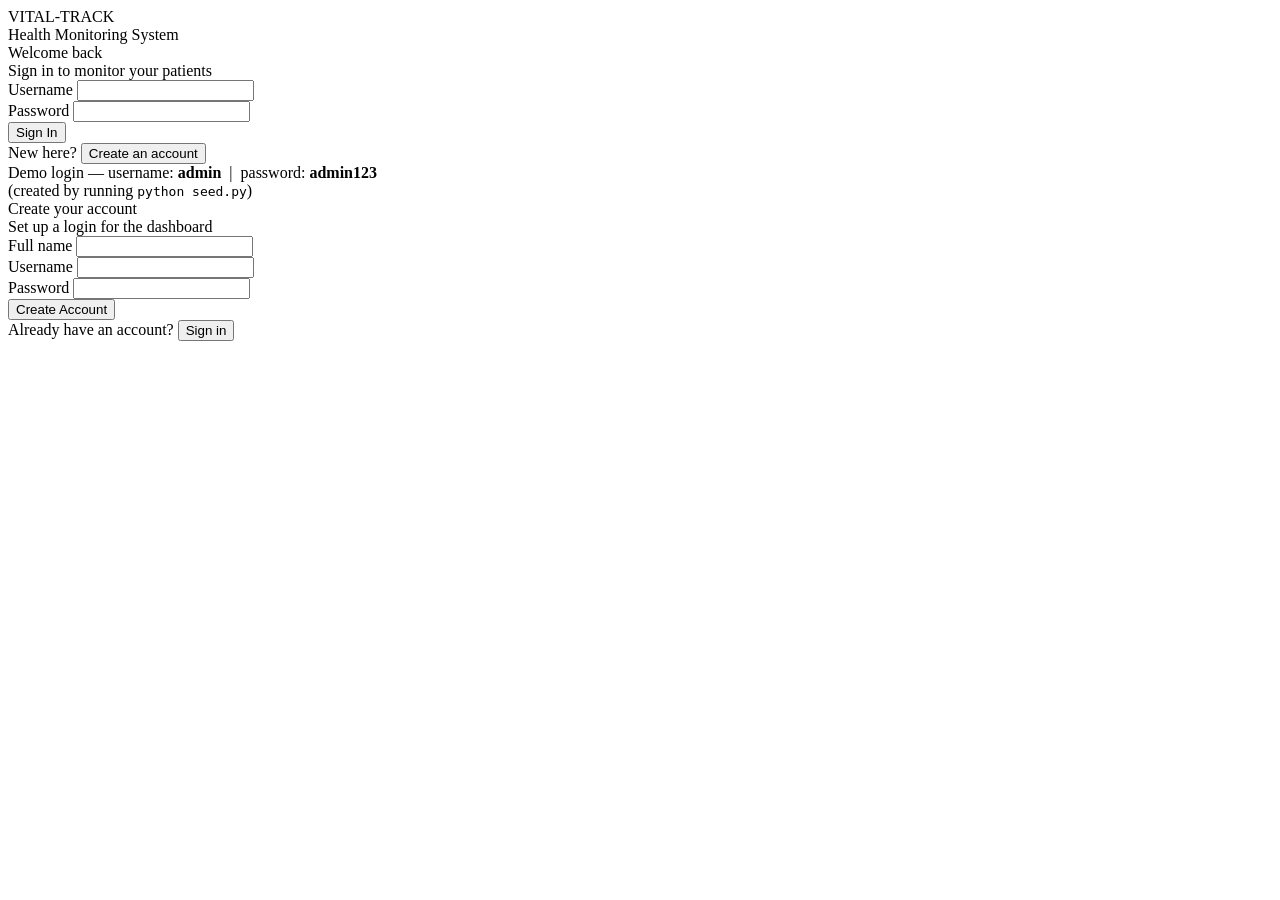
==== dashboard/index.html @ fff52a6a "Added index file" ====
<!DOCTYPE html>
<html lang="en">
<head>
<meta charset="UTF-8" />
<meta name="viewport" content="width=device-width, initial-scale=1.0" />
<title>VitalTrack - Sign In</title>
<link rel="preconnect" href="https://fonts.googleapis.com">
<link href="https://fonts.googleapis.com/css2?family=Inter:wght@400;500;600;700;800&display=swap" rel="stylesheet">
<link rel="stylesheet" href="css/style.css" />
</head>
<body>

<div class="auth-shell">
  <div class="auth-card">
    <div class="auth-brand">
      <div class="brand-mark" id="brandMark"></div>
      <div class="brand-text">
        <div class="brand-name"><span class="accent-green">VITAL</span>-TRACK</div>
        <div class="brand-tag">Health Monitoring System</div>
      </div>
    </div>

    <div id="loginPane">
      <div class="auth-title">Welcome back</div>
      <div class="auth-sub">Sign in to monitor your patients</div>

      <div id="loginError" class="auth-error hidden"></div>

      <form id="loginForm">
        <div class="form-row">
          <label for="loginUsername">Username</label>
          <input type="text" id="loginUsername" autocomplete="username" required />
        </div>
        <div class="form-row">
          <label for="loginPassword">Password</label>
          <input type="password" id="loginPassword" autocomplete="current-password" required />
        </div>
        <button type="submit" class="btn" id="loginBtn">Sign In</button>
      </form>

      <div class="auth-switch">
        New here? <button type="button" id="showRegister">Create an account</button>
      </div>

      <div class="auth-demo">Demo login &mdash; username: <strong>admin</strong> &nbsp;|&nbsp; password: <strong>admin123</strong><br/>(created by running <code>python seed.py</code>)</div>
    </div>

    <div id="registerPane" class="hidden">
      <div class="auth-title">Create your account</div>
      <div class="auth-sub">Set up a login for the dashboard</div>

      <div id="registerError" class="auth-error hidden"></div>

      <form id="registerForm">
        <div class="form-row">
          <label for="regName">Full name</label>
          <input type="text" id="regName" required />
        </div>
        <div class="form-row">
          <label for="regUsername">Username</label>
          <input type="text" id="regUsername" required />
        </div>
        <div class="form-row">
          <label for="regPassword">Password</label>
          <input type="password" id="regPassword" minlength="6" required />
        </div>
        <button type="submit" class="btn" id="registerBtn">Create Account</button>
      </form>

      <div class="auth-switch">
        Already have an account? <button type="button" id="showLogin">Sign in</button>
      </div>
    </div>
  </div>
</div>

<script src="js/icons.js"></script>
<script src="js/api.js"></script>
<script src="js/auth.js"></script>
</body>
</html>
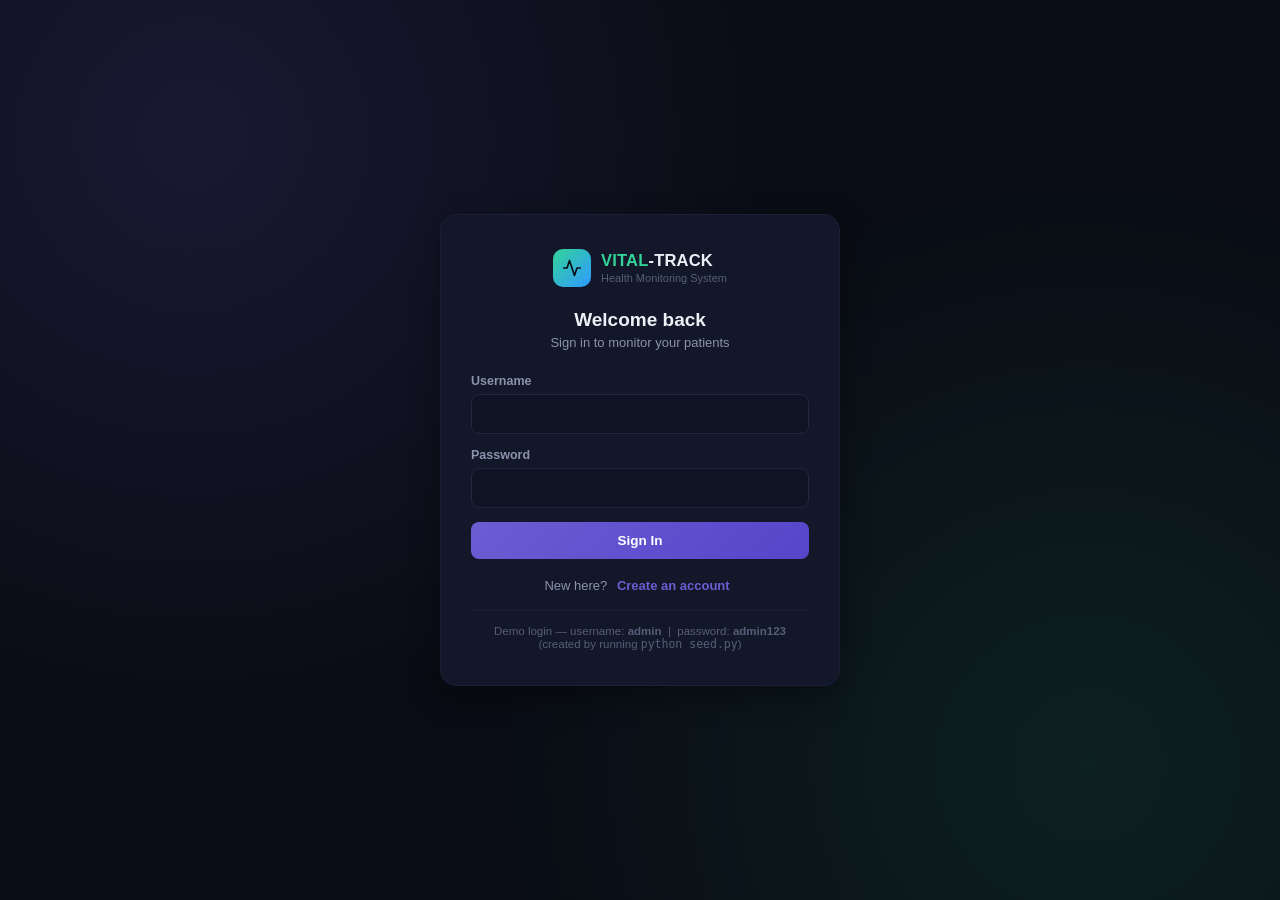
==== commit 02209297: "Updated index file" ====
--- a/dashboard/index.html
+++ b/dashboard/index.html
@@ -4,8 +4,6 @@
 <meta charset="UTF-8" />
 <meta name="viewport" content="width=device-width, initial-scale=1.0" />
 <title>VitalTrack - Sign In</title>
-<link rel="preconnect" href="https://fonts.googleapis.com">
-<link href="https://fonts.googleapis.com/css2?family=Inter:wght@400;500;600;700;800&display=swap" rel="stylesheet">
 <link rel="stylesheet" href="css/style.css" />
 </head>
 <body>
--- a/dashboard/css/style.css
+++ b/dashboard/css/style.css
@@ -0,0 +1,466 @@
+/* 
+   VitalTrack Dashboard - shared styles
+*/
+
+:root {
+  --bg: #090c14;
+  --bg-sidebar: #0c0f1b;
+  --bg-card: #121729;
+  --bg-card-soft: #0f1424;
+  --bg-hover: #171d33;
+  --border: #212840;
+  --border-soft: #1a2036;
+
+  --text-primary: #edeff7;
+  --text-secondary: #8b93ac;
+  --text-muted: #565f78;
+
+  --accent: #6c5dd3;
+  --accent-strong: #5645c9;
+  --accent-soft: rgba(108, 93, 211, 0.16);
+
+  --red: #f0546a;
+  --red-soft: rgba(240, 84, 106, 0.14);
+  --blue: #2e9bff;
+  --blue-soft: rgba(46, 155, 255, 0.14);
+  --green: #34d399;
+  --green-soft: rgba(52, 211, 153, 0.14);
+  --purple: #b084f5;
+  --purple-soft: rgba(176, 132, 245, 0.14);
+  --amber: #f5a623;
+  --amber-soft: rgba(245, 166, 35, 0.14);
+
+  --radius-lg: 16px;
+  --radius-md: 12px;
+  --radius-sm: 8px;
+  --shadow-card: 0 10px 30px rgba(0, 0, 0, 0.35);
+  --sidebar-w: 264px;
+  --font: 'Inter', -apple-system, BlinkMacSystemFont, 'Segoe UI', Roboto, sans-serif;
+}
+
+* { box-sizing: border-box; }
+
+html, body {
+  margin: 0;
+  padding: 0;
+  background: var(--bg);
+  color: var(--text-primary);
+  font-family: var(--font);
+  -webkit-font-smoothing: antialiased;
+}
+
+a { color: inherit; text-decoration: none; }
+button { font-family: var(--font); cursor: pointer; }
+ul { list-style: none; margin: 0; padding: 0; }
+::selection { background: var(--accent-soft); }
+
+/* Focus visibility for keyboard users */
+a:focus-visible, button:focus-visible, input:focus-visible, select:focus-visible {
+  outline: 2px solid var(--accent);
+  outline-offset: 2px;
+}
+
+@media (prefers-reduced-motion: reduce) {
+  * { animation-duration: 0.001ms !important; transition-duration: 0.001ms !important; }
+}
+
+/* Layout  */
+
+.app-shell {
+  display: flex;
+  min-height: 100vh;
+}
+
+.sidebar {
+  width: var(--sidebar-w);
+  flex-shrink: 0;
+  background: var(--bg-sidebar);
+  border-right: 1px solid var(--border-soft);
+  display: flex;
+  flex-direction: column;
+  padding: 22px 16px;
+  position: sticky;
+  top: 0;
+  height: 100vh;
+}
+
+.brand {
+  display: flex;
+  align-items: center;
+  gap: 10px;
+  padding: 4px 8px 22px 8px;
+}
+
+.brand-mark {
+  width: 38px;
+  height: 38px;
+  border-radius: 10px;
+  background: linear-gradient(135deg, var(--green), var(--blue));
+  display: flex;
+  align-items: center;
+  justify-content: center;
+  flex-shrink: 0;
+}
+
+.brand-mark svg { width: 20px; height: 20px; }
+
+.brand-text { line-height: 1.15; }
+.brand-text .brand-name { font-weight: 800; font-size: 16.5px; letter-spacing: 0.2px; }
+.brand-text .brand-name span.accent-green { color: var(--green); }
+.brand-text .brand-tag { font-size: 11px; color: var(--text-muted); margin-top: 2px; }
+
+.nav-group { flex: 1; overflow-y: auto; }
+
+.nav-link {
+  display: flex;
+  align-items: center;
+  gap: 12px;
+  padding: 11px 14px;
+  border-radius: var(--radius-sm);
+  color: var(--text-secondary);
+  font-size: 14px;
+  font-weight: 500;
+  margin-bottom: 3px;
+  transition: background 0.15s ease, color 0.15s ease;
+}
+
+.nav-link svg { width: 18px; height: 18px; flex-shrink: 0; }
+
+.nav-link:hover { background: var(--bg-hover); color: var(--text-primary); }
+
+.nav-link.active {
+  background: linear-gradient(135deg, var(--accent), var(--accent-strong));
+  color: #fff;
+  box-shadow: 0 6px 16px rgba(108, 93, 211, 0.35);
+}
+
+.nav-link .badge-count {
+  margin-left: auto;
+  background: var(--red);
+  color: #fff;
+  font-size: 11px;
+  font-weight: 700;
+  padding: 1px 7px;
+  border-radius: 999px;
+}
+
+.nav-link.disabled {
+  opacity: 0.45;
+  cursor: default;
+}
+.nav-link.disabled:hover { background: none; color: var(--text-secondary); }
+.nav-link .soon-tag {
+  margin-left: auto;
+  font-size: 9.5px;
+  text-transform: uppercase;
+  letter-spacing: 0.4px;
+  color: var(--text-muted);
+  border: 1px solid var(--border);
+  padding: 2px 6px;
+  border-radius: 999px;
+}
+
+.sidebar-footer { margin-top: 12px; }
+
+.patient-card {
+  background: var(--bg-card);
+  border: 1px solid var(--border-soft);
+  border-radius: var(--radius-md);
+  padding: 12px;
+  display: flex;
+  align-items: center;
+  gap: 10px;
+  margin-bottom: 8px;
+}
+
+.avatar {
+  width: 36px;
+  height: 36px;
+  border-radius: 50%;
+  background: var(--accent-soft);
+  color: var(--accent);
+  display: flex;
+  align-items: center;
+  justify-content: center;
+  font-weight: 700;
+  font-size: 13px;
+  flex-shrink: 0;
+}
+
+.patient-card .who { min-width: 0; }
+.patient-card .who .name { font-size: 13.5px; font-weight: 600; white-space: nowrap; overflow: hidden; text-overflow: ellipsis; }
+.patient-card .who .meta { font-size: 11.5px; color: var(--text-muted); margin-top: 1px; }
+
+.conn-dot-row { display: flex; align-items: center; gap: 6px; font-size: 11.5px; color: var(--text-secondary); padding: 2px 4px 10px; }
+.dot { width: 7px; height: 7px; border-radius: 50%; background: var(--text-muted); flex-shrink: 0; }
+.dot.online { background: var(--green); box-shadow: 0 0 0 3px var(--green-soft); }
+.dot.offline { background: var(--red); box-shadow: 0 0 0 3px var(--red-soft); }
+
+.logout-link {
+  display: flex; align-items: center; gap: 10px;
+  padding: 10px 14px; font-size: 14px; color: var(--text-secondary); font-weight: 500;
+  border-radius: var(--radius-sm);
+}
+.logout-link:hover { background: var(--bg-hover); color: var(--red); }
+.logout-link svg { width: 18px; height: 18px; }
+
+/* Main column */
+
+.main {
+  flex: 1;
+  min-width: 0;
+  display: flex;
+  flex-direction: column;
+}
+
+.topbar {
+  display: flex;
+  align-items: center;
+  justify-content: space-between;
+  gap: 16px;
+  padding: 18px 28px;
+  border-bottom: 1px solid var(--border-soft);
+  flex-wrap: wrap;
+}
+
+.topbar-left { display: flex; align-items: center; gap: 14px; min-width: 0; }
+.hamburger { width: 22px; height: 22px; color: var(--text-secondary); flex-shrink: 0; }
+.page-title { font-size: 21px; font-weight: 700; }
+.page-subtitle { font-size: 13px; color: var(--text-secondary); margin-top: 2px; }
+
+.topbar-right { display: flex; align-items: center; gap: 18px; flex-wrap: wrap; }
+
+.patient-select {
+  background: var(--bg-card);
+  border: 1px solid var(--border);
+  color: var(--text-primary);
+  padding: 8px 12px;
+  border-radius: var(--radius-sm);
+  font-size: 13px;
+  font-family: var(--font);
+}
+
+.topbar-stat { display: flex; align-items: center; gap: 7px; font-size: 13px; color: var(--text-secondary); }
+.topbar-stat svg { width: 16px; height: 16px; }
+
+.admin-chip { display: flex; align-items: center; gap: 8px; padding: 6px 10px 6px 6px; border-radius: 999px; background: var(--bg-card); border: 1px solid var(--border); position: relative; }
+.admin-chip .avatar { width: 28px; height: 28px; font-size: 11px; }
+.admin-chip .name { font-size: 13px; font-weight: 600; }
+.admin-chip button { background: none; border: none; color: var(--text-secondary); display: flex; }
+
+.content { padding: 22px 28px 40px; }
+
+/* Alert banner */
+
+.alert-banner {
+  display: flex;
+  align-items: center;
+  gap: 12px;
+  background: linear-gradient(90deg, rgba(240, 84, 106, 0.16), rgba(240, 84, 106, 0.05));
+  border: 1px solid rgba(240, 84, 106, 0.35);
+  color: #ffb9c4;
+  border-radius: var(--radius-md);
+  padding: 13px 16px;
+  margin-bottom: 20px;
+  font-size: 14px;
+}
+.alert-banner svg { width: 19px; height: 19px; color: var(--red); flex-shrink: 0; }
+.alert-banner strong { color: #fff; font-weight: 700; }
+.alert-banner .spacer { flex: 1; }
+.alert-banner .view-btn {
+  background: var(--red); color: #fff; border: none; padding: 7px 14px;
+  border-radius: var(--radius-sm); font-size: 12.5px; font-weight: 600;
+}
+
+/* Grid & cards */
+
+.grid-4 { display: grid; grid-template-columns: repeat(4, 1fr); gap: 18px; margin-bottom: 18px; }
+.grid-2-wide { display: grid; grid-template-columns: 1.4fr 1fr; gap: 18px; margin-bottom: 18px; }
+.grid-3 { display: grid; grid-template-columns: repeat(3, 1fr); gap: 18px; }
+
+.card {
+  background: var(--bg-card);
+  border: 1px solid var(--border-soft);
+  border-radius: var(--radius-lg);
+  padding: 18px;
+  box-shadow: var(--shadow-card);
+}
+
+.stat-card .stat-head { display: flex; align-items: center; gap: 10px; margin-bottom: 14px; }
+.stat-icon { width: 42px; height: 42px; border-radius: 11px; display: flex; align-items: center; justify-content: center; flex-shrink: 0; }
+.stat-icon svg { width: 21px; height: 21px; }
+.stat-label { font-size: 11.5px; letter-spacing: 0.6px; color: var(--text-secondary); font-weight: 700; text-transform: uppercase; }
+
+.stat-value { display: flex; align-items: baseline; gap: 6px; margin-bottom: 4px; }
+.stat-value .num { font-size: 32px; font-weight: 800; line-height: 1; }
+.stat-value .unit { font-size: 13px; color: var(--text-secondary); font-weight: 600; }
+
+.stat-range { font-size: 11.5px; color: var(--text-muted); margin-bottom: 10px; }
+.stat-spark { height: 42px; width: 100%; }
+
+.stat-card.hr .num { color: var(--red); }
+.stat-card.spo2 .num { color: var(--blue); }
+.stat-card.temp .num { color: var(--green); }
+.stat-card.ecg .num { color: var(--purple); font-size: 22px; }
+
+.stat-icon.hr { background: var(--red-soft); color: var(--red); }
+.stat-icon.spo2 { background: var(--blue-soft); color: var(--blue); }
+.stat-icon.temp { background: var(--green-soft); color: var(--green); }
+.stat-icon.ecg { background: var(--purple-soft); color: var(--purple); }
+
+.card-head { display: flex; align-items: center; justify-content: space-between; margin-bottom: 14px; gap: 10px; flex-wrap: wrap; }
+.card-title { display: flex; align-items: center; gap: 9px; font-size: 14.5px; font-weight: 700; }
+.card-title svg { width: 17px; height: 17px; color: var(--text-secondary); }
+.card-sub { font-size: 12px; color: var(--text-muted); }
+
+.live-chip { display: flex; align-items: center; gap: 6px; font-size: 12px; color: var(--green); font-weight: 600; }
+.live-chip .pulse-dot { width: 7px; height: 7px; border-radius: 50%; background: var(--green); animation: pulse 1.4s infinite; }
+@keyframes pulse { 0%,100% { box-shadow: 0 0 0 0 rgba(52,211,153,0.5);} 70% { box-shadow: 0 0 0 6px rgba(52,211,153,0);} }
+
+.legend-row { display: flex; gap: 16px; font-size: 12px; color: var(--text-secondary); }
+.legend-row .dot-sq { width: 9px; height: 9px; border-radius: 2px; display: inline-block; margin-right: 5px; }
+
+.chart-box { height: 230px; position: relative; }
+
+.select-mini {
+  background: var(--bg-card-soft); border: 1px solid var(--border); color: var(--text-secondary);
+  font-size: 12px; padding: 6px 10px; border-radius: var(--radius-sm); font-family: var(--font);
+}
+
+/* Lists / tables */
+
+.reading-row, .alert-row, .device-row {
+  display: flex; align-items: center; gap: 12px;
+  padding: 11px 0;
+  border-bottom: 1px solid var(--border-soft);
+}
+.reading-row:last-child, .alert-row:last-child, .device-row:last-child { border-bottom: none; padding-bottom: 0; }
+
+.row-icon { width: 34px; height: 34px; border-radius: 9px; display: flex; align-items: center; justify-content: center; flex-shrink: 0; }
+.row-icon svg { width: 16px; height: 16px; }
+
+.reading-row .label { font-size: 13.5px; font-weight: 600; }
+.reading-row .value-col { margin-left: auto; text-align: right; display: flex; align-items: center; gap: 10px; }
+.reading-row .value { font-size: 14.5px; font-weight: 700; }
+
+.badge { font-size: 11px; font-weight: 700; padding: 3px 9px; border-radius: 999px; white-space: nowrap; }
+.badge.normal { background: var(--green-soft); color: var(--green); }
+.badge.warning { background: var(--amber-soft); color: var(--amber); }
+.badge.critical, .badge.high, .badge.low { background: var(--red-soft); color: var(--red); }
+
+.alert-row .txt { min-width: 0; }
+.alert-row .txt .t { font-size: 13.5px; font-weight: 600; }
+.alert-row .txt .m { font-size: 12px; color: var(--text-secondary); margin-top: 1px; }
+.alert-row .time { margin-left: auto; font-size: 11.5px; color: var(--text-muted); white-space: nowrap; }
+
+.device-row .label { font-size: 13px; color: var(--text-secondary); }
+.device-row .value-col { margin-left: auto; display: flex; align-items: center; gap: 8px; font-size: 13.5px; font-weight: 600; }
+.device-row .value-col svg { width: 16px; height: 16px; color: var(--text-secondary); }
+
+.last-updated { font-size: 11.5px; color: var(--text-muted); margin-top: 12px; }
+
+.link-btn { font-size: 12.5px; font-weight: 600; color: var(--accent); }
+
+.btn {
+  background: linear-gradient(135deg, var(--accent), var(--accent-strong));
+  color: #fff; border: none; padding: 11px 16px; border-radius: var(--radius-sm);
+  font-size: 13.5px; font-weight: 700; display: flex; align-items: center; justify-content: center; gap: 8px;
+  width: 100%; transition: opacity 0.15s ease;
+}
+.btn:hover { opacity: 0.92; }
+.btn.btn-danger { background: linear-gradient(135deg, var(--red), #c73b52); }
+.btn.btn-outline { background: transparent; border: 1px solid var(--border); color: var(--text-secondary); }
+.btn.btn-sm { width: auto; padding: 8px 14px; font-size: 12.5px; }
+.btn svg { width: 16px; height: 16px; }
+.btn:disabled { opacity: 0.55; cursor: not-allowed; }
+
+.footer-note { text-align: center; color: var(--text-muted); font-size: 12px; padding: 26px 0 6px; }
+
+/* Empty / loading states */
+
+.empty-state { text-align: center; padding: 26px 10px; color: var(--text-muted); font-size: 13px; }
+.skeleton { background: linear-gradient(90deg, var(--bg-card-soft) 25%, var(--bg-hover) 37%, var(--bg-card-soft) 63%); background-size: 400% 100%; animation: shimmer 1.4s ease infinite; border-radius: var(--radius-sm); }
+@keyframes shimmer { 0% { background-position: 100% 50%; } 100% { background-position: 0 50%; } }
+
+.toast {
+  position: fixed; bottom: 22px; right: 22px; background: var(--bg-card); border: 1px solid var(--border);
+  color: var(--text-primary); padding: 12px 16px; border-radius: var(--radius-md); font-size: 13.5px;
+  box-shadow: var(--shadow-card); z-index: 200; max-width: 320px;
+}
+.toast.error { border-color: rgba(240,84,106,0.5); color: #ffb9c4; }
+.toast.success { border-color: rgba(52,211,153,0.5); color: #a9f2d6; }
+
+/* Forms / patients / auth */
+
+.form-row { margin-bottom: 14px; }
+.form-row label { display: block; font-size: 12.5px; font-weight: 600; color: var(--text-secondary); margin-bottom: 6px; }
+.form-row input, .form-row select {
+  width: 100%; background: var(--bg-card-soft); border: 1px solid var(--border); color: var(--text-primary);
+  padding: 11px 12px; border-radius: var(--radius-sm); font-size: 14px; font-family: var(--font);
+}
+.form-row input:focus, .form-row select:focus { border-color: var(--accent); }
+.form-grid-2 { display: grid; grid-template-columns: 1fr 1fr; gap: 0 14px; }
+
+.table-wrap { overflow-x: auto; }
+table.data-table { width: 100%; border-collapse: collapse; font-size: 13.5px; }
+table.data-table th { text-align: left; color: var(--text-muted); font-size: 11.5px; text-transform: uppercase; letter-spacing: 0.4px; font-weight: 700; padding: 10px 12px; border-bottom: 1px solid var(--border); }
+table.data-table td { padding: 13px 12px; border-bottom: 1px solid var(--border-soft); vertical-align: middle; }
+table.data-table tr:last-child td { border-bottom: none; }
+table.data-table tr:hover td { background: var(--bg-hover); }
+.icon-btn { background: none; border: none; color: var(--text-secondary); padding: 6px; border-radius: var(--radius-sm); display: inline-flex; }
+.icon-btn:hover { color: var(--text-primary); background: var(--bg-hover); }
+.icon-btn svg { width: 16px; height: 16px; }
+.icon-btn.danger:hover { color: var(--red); }
+
+.modal-backdrop { position: fixed; inset: 0; background: rgba(4,6,12,0.65); display: flex; align-items: center; justify-content: center; z-index: 300; padding: 20px; }
+.modal { background: var(--bg-card); border: 1px solid var(--border); border-radius: var(--radius-lg); padding: 24px; width: 100%; max-width: 440px; box-shadow: var(--shadow-card); }
+.modal h3 { margin: 0 0 16px; font-size: 17px; }
+.modal .modal-actions { display: flex; gap: 10px; margin-top: 18px; }
+.modal .modal-actions .btn { width: auto; flex: 1; }
+.hidden { display: none !important; }
+
+.filter-tabs { display: flex; gap: 8px; margin-bottom: 18px; flex-wrap: wrap; }
+.filter-tab { padding: 8px 14px; border-radius: 999px; font-size: 12.5px; font-weight: 600; color: var(--text-secondary); background: var(--bg-card); border: 1px solid var(--border); }
+.filter-tab.active { background: var(--accent-soft); color: var(--accent); border-color: rgba(108,93,211,0.4); }
+
+/* Auth page */
+
+.auth-shell {
+  min-height: 100vh; display: flex; align-items: center; justify-content: center; padding: 24px;
+  background:
+    radial-gradient(circle at 15% 15%, rgba(108,93,211,0.16), transparent 45%),
+    radial-gradient(circle at 85% 85%, rgba(52,211,153,0.10), transparent 45%),
+    var(--bg);
+}
+.auth-card { width: 100%; max-width: 400px; background: var(--bg-card); border: 1px solid var(--border-soft); border-radius: var(--radius-lg); padding: 34px 30px; box-shadow: var(--shadow-card); }
+.auth-brand { display: flex; align-items: center; gap: 10px; justify-content: center; margin-bottom: 22px; }
+.auth-title { font-size: 19px; font-weight: 800; text-align: center; margin-bottom: 4px; }
+.auth-sub { font-size: 13px; color: var(--text-secondary); text-align: center; margin-bottom: 24px; }
+.auth-error { background: var(--red-soft); border: 1px solid rgba(240,84,106,0.35); color: #ffb9c4; font-size: 13px; padding: 10px 12px; border-radius: var(--radius-sm); margin-bottom: 14px; }
+.auth-switch { text-align: center; font-size: 13px; color: var(--text-secondary); margin-top: 18px; }
+.auth-switch button { background: none; border: none; color: var(--accent); font-weight: 700; font-size: 13px; }
+.auth-demo { font-size: 11.5px; color: var(--text-muted); text-align: center; margin-top: 16px; border-top: 1px solid var(--border-soft); padding-top: 14px; }
+
+/* Responsive */
+
+@media (max-width: 1180px) {
+  .grid-4 { grid-template-columns: repeat(2, 1fr); }
+  .grid-2-wide { grid-template-columns: 1fr; }
+  .grid-3 { grid-template-columns: 1fr; }
+}
+
+@media (max-width: 860px) {
+  .app-shell { flex-direction: column; }
+  .sidebar { width: 100%; height: auto; position: relative; flex-direction: row; align-items: center; overflow-x: auto; }
+  .nav-group { display: flex; flex: none; }
+  .nav-link { white-space: nowrap; }
+  .sidebar-footer { display: none; }
+  .grid-4 { grid-template-columns: 1fr 1fr; }
+  .content { padding: 18px; }
+  .topbar { padding: 16px 18px; }
+  .form-grid-2 { grid-template-columns: 1fr; }
+}
+
+@media (max-width: 520px) {
+  .grid-4 { grid-template-columns: 1fr; }
+}
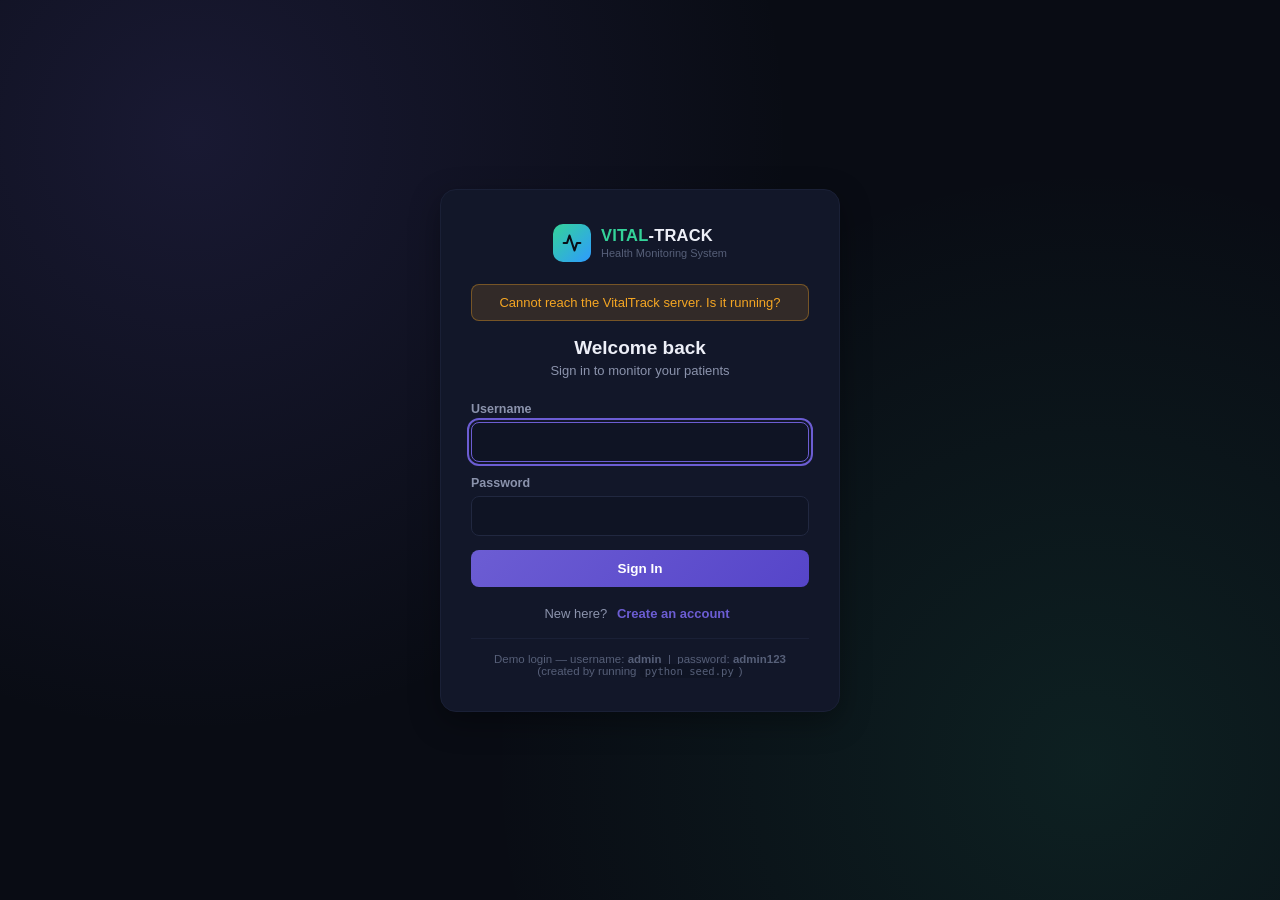
==== commit 0c6b0995: "Initial Commit" ====
--- a/dashboard/index.html
+++ b/dashboard/index.html
@@ -4,6 +4,7 @@
 <meta charset="UTF-8" />
 <meta name="viewport" content="width=device-width, initial-scale=1.0" />
 <title>VitalTrack - Sign In</title>
+<link rel="icon" href="data:image/svg+xml,%3Csvg xmlns='http://www.w3.org/2000/svg' viewBox='0 0 24 24'%3E%3Crect width='24' height='24' rx='6' fill='%2334d399'/%3E%3Cpath d='M20 12h-3l-2 6-4-12-2 6H4' fill='none' stroke='%230a0d16' stroke-width='2' stroke-linecap='round' stroke-linejoin='round'/%3E%3C/svg%3E" />
 <link rel="stylesheet" href="css/style.css" />
 </head>
 <body>
@@ -18,16 +19,18 @@
       </div>
     </div>
 
+    <div id="authNotice" class="auth-notice hidden" role="status"></div>
+
     <div id="loginPane">
       <div class="auth-title">Welcome back</div>
       <div class="auth-sub">Sign in to monitor your patients</div>
 
-      <div id="loginError" class="auth-error hidden"></div>
+      <div id="loginError" class="auth-error hidden" role="alert"></div>
 
-      <form id="loginForm">
+      <form id="loginForm" novalidate>
         <div class="form-row">
           <label for="loginUsername">Username</label>
-          <input type="text" id="loginUsername" autocomplete="username" required />
+          <input type="text" id="loginUsername" autocomplete="username" autofocus required />
         </div>
         <div class="form-row">
           <label for="loginPassword">Password</label>
@@ -36,7 +39,7 @@
         <button type="submit" class="btn" id="loginBtn">Sign In</button>
       </form>
 
-      <div class="auth-switch">
+      <div class="auth-switch" id="registerLinkRow">
         New here? <button type="button" id="showRegister">Create an account</button>
       </div>
 
@@ -47,20 +50,22 @@
       <div class="auth-title">Create your account</div>
       <div class="auth-sub">Set up a login for the dashboard</div>
 
-      <div id="registerError" class="auth-error hidden"></div>
+      <div id="registerError" class="auth-error hidden" role="alert"></div>
 
-      <form id="registerForm">
+      <form id="registerForm" novalidate>
         <div class="form-row">
           <label for="regName">Full name</label>
-          <input type="text" id="regName" required />
+          <input type="text" id="regName" autocomplete="name" maxlength="128" required />
         </div>
         <div class="form-row">
           <label for="regUsername">Username</label>
-          <input type="text" id="regUsername" required />
+          <input type="text" id="regUsername" autocomplete="username" maxlength="64" required />
+          <div class="field-hint">3-64 characters: letters, numbers, dot, dash or underscore</div>
         </div>
         <div class="form-row">
           <label for="regPassword">Password</label>
-          <input type="password" id="regPassword" minlength="6" required />
+          <input type="password" id="regPassword" autocomplete="new-password" minlength="8" maxlength="128" required />
+          <div class="field-hint">At least 8 characters</div>
         </div>
         <button type="submit" class="btn" id="registerBtn">Create Account</button>
       </form>
--- a/dashboard/css/style.css
+++ b/dashboard/css/style.css
@@ -224,8 +224,14 @@
 }
 
 .topbar-left { display: flex; align-items: center; gap: 14px; min-width: 0; }
-.hamburger { width: 22px; height: 22px; color: var(--text-secondary); flex-shrink: 0; }
-.page-title { font-size: 21px; font-weight: 700; }
+.hamburger {
+  width: 38px; height: 38px; padding: 8px; flex-shrink: 0;
+  background: none; border: 1px solid transparent; border-radius: var(--radius-sm);
+  color: var(--text-secondary); display: inline-flex; align-items: center; justify-content: center;
+}
+.hamburger:hover { background: var(--bg-hover); color: var(--text-primary); }
+.hamburger svg { width: 22px; height: 22px; }
+.page-title { font-size: 21px; font-weight: 700; margin: 0; }
 .page-subtitle { font-size: 13px; color: var(--text-secondary); margin-top: 2px; }
 
 .topbar-right { display: flex; align-items: center; gap: 18px; flex-wrap: wrap; }
@@ -271,12 +277,18 @@
   background: var(--red); color: #fff; border: none; padding: 7px 14px;
   border-radius: var(--radius-sm); font-size: 12.5px; font-weight: 600;
 }
+.alert-banner .banner-dismiss {
+  background: transparent; color: #ffb9c4; border: 1px solid rgba(240, 84, 106, 0.5);
+  padding: 6px 12px; border-radius: var(--radius-sm); font-size: 12.5px; font-weight: 600;
+}
+.alert-banner .banner-dismiss:hover { background: rgba(240, 84, 106, 0.15); }
+.alert-banner { flex-wrap: wrap; }
 
 /* Grid & cards */
 
-.grid-4 { display: grid; grid-template-columns: repeat(4, 1fr); gap: 18px; margin-bottom: 18px; }
-.grid-2-wide { display: grid; grid-template-columns: 1.4fr 1fr; gap: 18px; margin-bottom: 18px; }
-.grid-3 { display: grid; grid-template-columns: repeat(3, 1fr); gap: 18px; }
+.grid-4 { display: grid; grid-template-columns: repeat(4, minmax(0, 1fr)); gap: 18px; margin-bottom: 18px; }
+.grid-2-wide { display: grid; grid-template-columns: minmax(0, 1.4fr) minmax(0, 1fr); gap: 18px; margin-bottom: 18px; }
+.grid-3 { display: grid; grid-template-columns: repeat(3, minmax(0, 1fr)); gap: 18px; }
 
 .card {
   background: var(--bg-card);
@@ -296,7 +308,9 @@
 .stat-value .unit { font-size: 13px; color: var(--text-secondary); font-weight: 600; }
 
 .stat-range { font-size: 11.5px; color: var(--text-muted); margin-bottom: 10px; }
-.stat-spark { height: 42px; width: 100%; }
+/* Chart.js sizes itself to its container, so the container must have a fixed height.
+   (Without it the small charts keep growing and stretch the whole card.) */
+.spark-box { position: relative; height: 42px; width: 100%; }
 
 .stat-card.hr .num { color: var(--red); }
 .stat-card.spo2 .num { color: var(--blue); }
@@ -444,18 +458,19 @@
 /* Responsive */
 
 @media (max-width: 1180px) {
-  .grid-4 { grid-template-columns: repeat(2, 1fr); }
+  .grid-4 { grid-template-columns: repeat(2, minmax(0, 1fr)); }
   .grid-2-wide { grid-template-columns: 1fr; }
   .grid-3 { grid-template-columns: 1fr; }
 }
 
 @media (max-width: 860px) {
-  .app-shell { flex-direction: column; }
-  .sidebar { width: 100%; height: auto; position: relative; flex-direction: row; align-items: center; overflow-x: auto; }
-  .nav-group { display: flex; flex: none; }
-  .nav-link { white-space: nowrap; }
-  .sidebar-footer { display: none; }
-  .grid-4 { grid-template-columns: 1fr 1fr; }
+  .sidebar {
+    position: fixed; z-index: 250; left: 0; top: 0; height: 100vh;
+    transform: translateX(-100%); transition: transform 0.2s ease; overflow-y: auto;
+  }
+  body.nav-open .sidebar { transform: translateX(0); box-shadow: var(--shadow-card); }
+  body.nav-open .nav-backdrop { display: block; }
+  .grid-4 { grid-template-columns: repeat(2, minmax(0, 1fr)); }
   .content { padding: 18px; }
   .topbar { padding: 16px 18px; }
   .form-grid-2 { grid-template-columns: 1fr; }
@@ -463,4 +478,54 @@
 
 @media (max-width: 520px) {
   .grid-4 { grid-template-columns: 1fr; }
-}+}
+
+/* ---------------------------------- Additions (v1.1) ---------------------------------- */
+
+code { font-family: ui-monospace, SFMono-Regular, Menlo, Consolas, monospace; font-size: 0.92em; background: var(--bg-card-soft); padding: 1px 5px; border-radius: 4px; }
+
+/* sidebar can be hidden on desktop with the menu button */
+@media (min-width: 861px) {
+  body.sidebar-collapsed .sidebar { display: none; }
+}
+.nav-backdrop { display: none; position: fixed; inset: 0; background: rgba(4, 6, 12, 0.6); z-index: 240; }
+.nav-link.disabled { cursor: default; }
+
+/* filter tabs are real buttons now */
+.filter-tab { font-family: var(--font); cursor: pointer; }
+.filter-tab:hover { color: var(--text-primary); }
+
+/* live status light */
+.live-chip.live { color: var(--green); }
+.live-chip.stale { color: var(--amber); }
+.live-chip.stale .pulse-dot { background: var(--amber); animation: none; }
+.live-chip.paused { color: var(--text-secondary); }
+.live-chip.paused .pulse-dot { background: var(--text-muted); animation: none; }
+.live-chip.offline { color: var(--red); }
+.live-chip.offline .pulse-dot { background: var(--red); animation: none; }
+
+/* login page */
+.auth-notice { background: var(--amber-soft); border: 1px solid rgba(245, 166, 35, 0.35); color: var(--amber); font-size: 13px; padding: 10px 12px; border-radius: var(--radius-sm); margin-bottom: 16px; text-align: center; }
+.field-hint { font-size: 11.5px; color: var(--text-muted); margin-top: 5px; }
+.modal .auth-error { margin-bottom: 14px; }
+
+/* empty dashboard */
+.empty-card { text-align: center; padding: 38px 20px; color: var(--text-secondary); }
+.empty-card .empty-title { font-size: 17px; font-weight: 700; color: var(--text-primary); margin-bottom: 6px; }
+
+/* alerts */
+.alert-row.is-read { opacity: 0.55; }
+.alert-row .alert-patient { color: var(--text-muted); font-weight: 500; }
+.alert-meta { margin-left: auto; display: flex; align-items: center; gap: 10px; flex-shrink: 0; }
+.alert-meta .time { margin-left: 0; }
+.alert-row .txt { flex: 1; }
+
+/* patients table + device modal */
+.device-cell { display: inline-flex; align-items: center; gap: 8px; }
+.key-box { background: var(--bg-card-soft); border: 1px solid var(--border); border-radius: var(--radius-sm); padding: 14px; font-size: 12.5px; line-height: 1.5; }
+.key-value { margin-top: 10px; padding: 10px; background: var(--bg); border-radius: 6px; color: var(--green); font-family: ui-monospace, SFMono-Regular, Menlo, Consolas, monospace; word-break: break-all; user-select: all; }
+.modal { max-height: calc(100vh - 40px); overflow-y: auto; }
+.btn { text-decoration: none; }
+a.btn { display: inline-flex; }
+.btn.btn-sm { width: auto; }
+.alert-banner a.view-btn { display: inline-block; text-decoration: none; }
